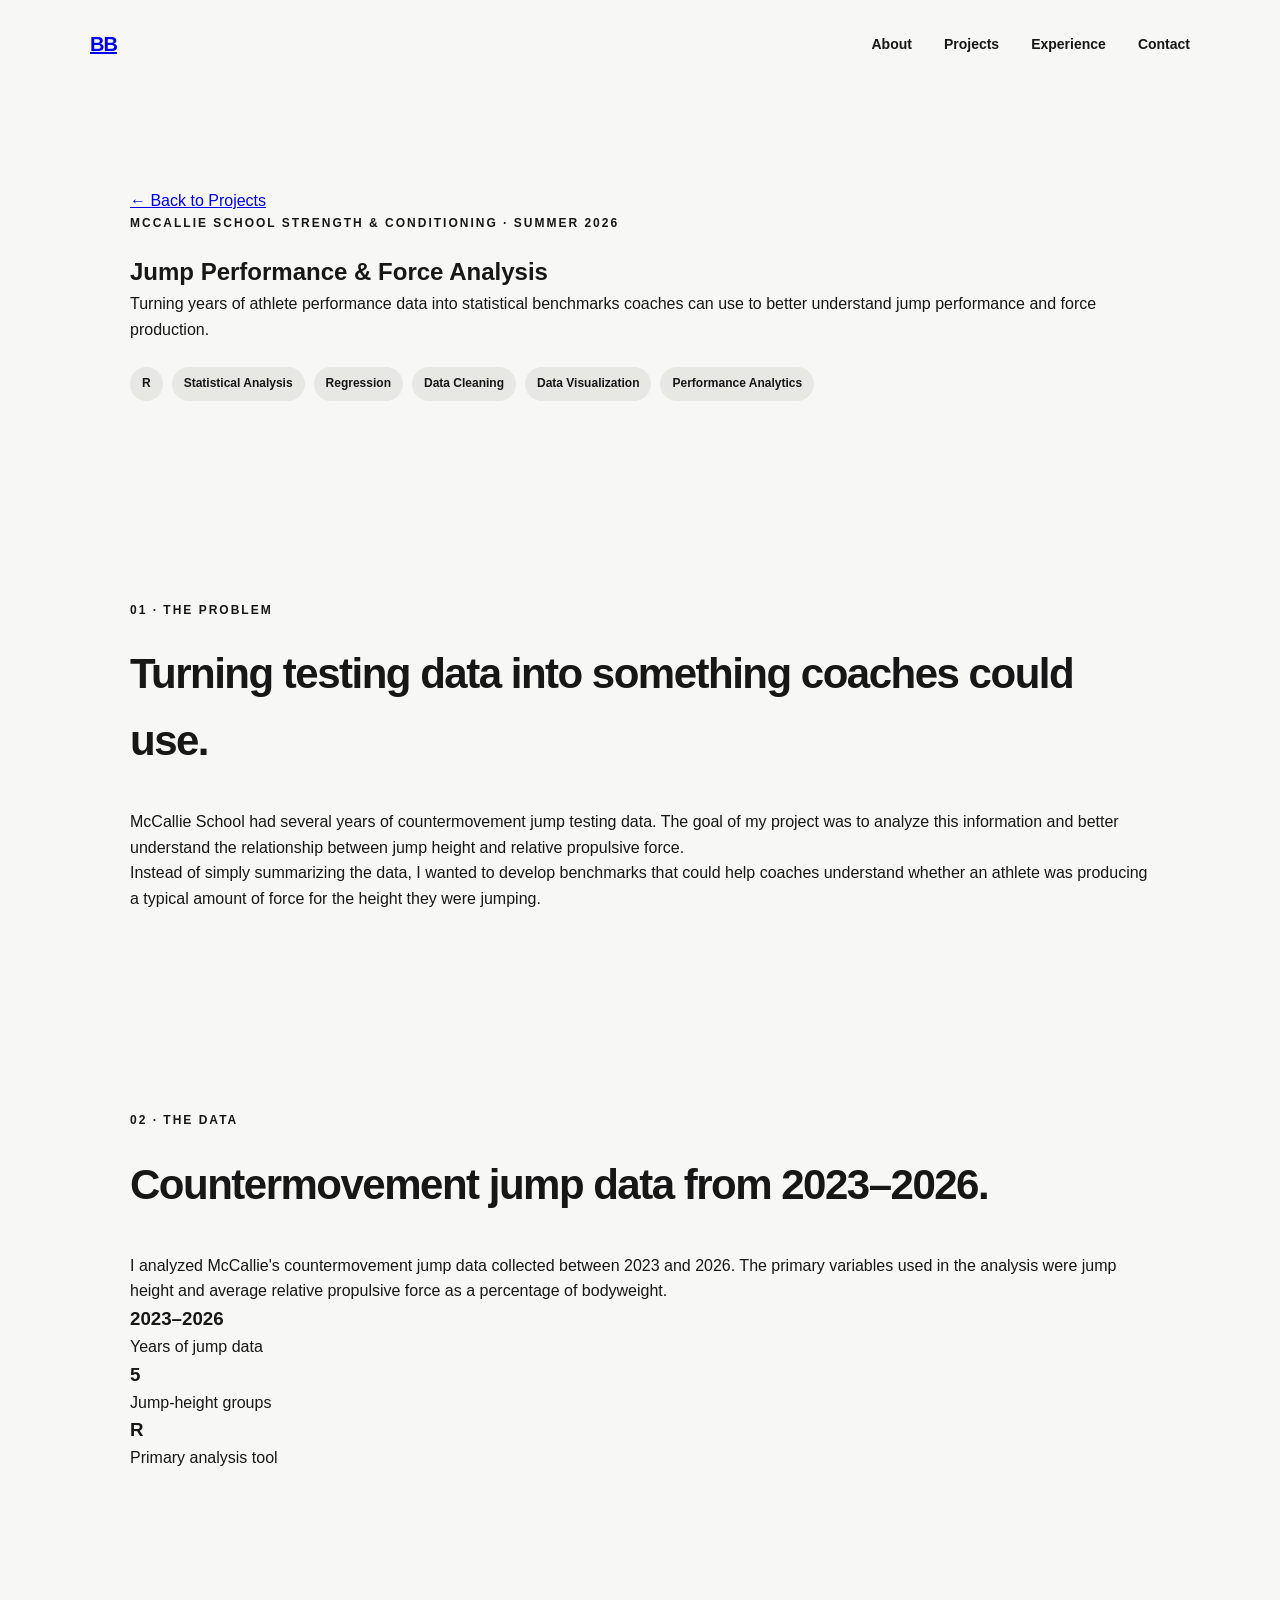
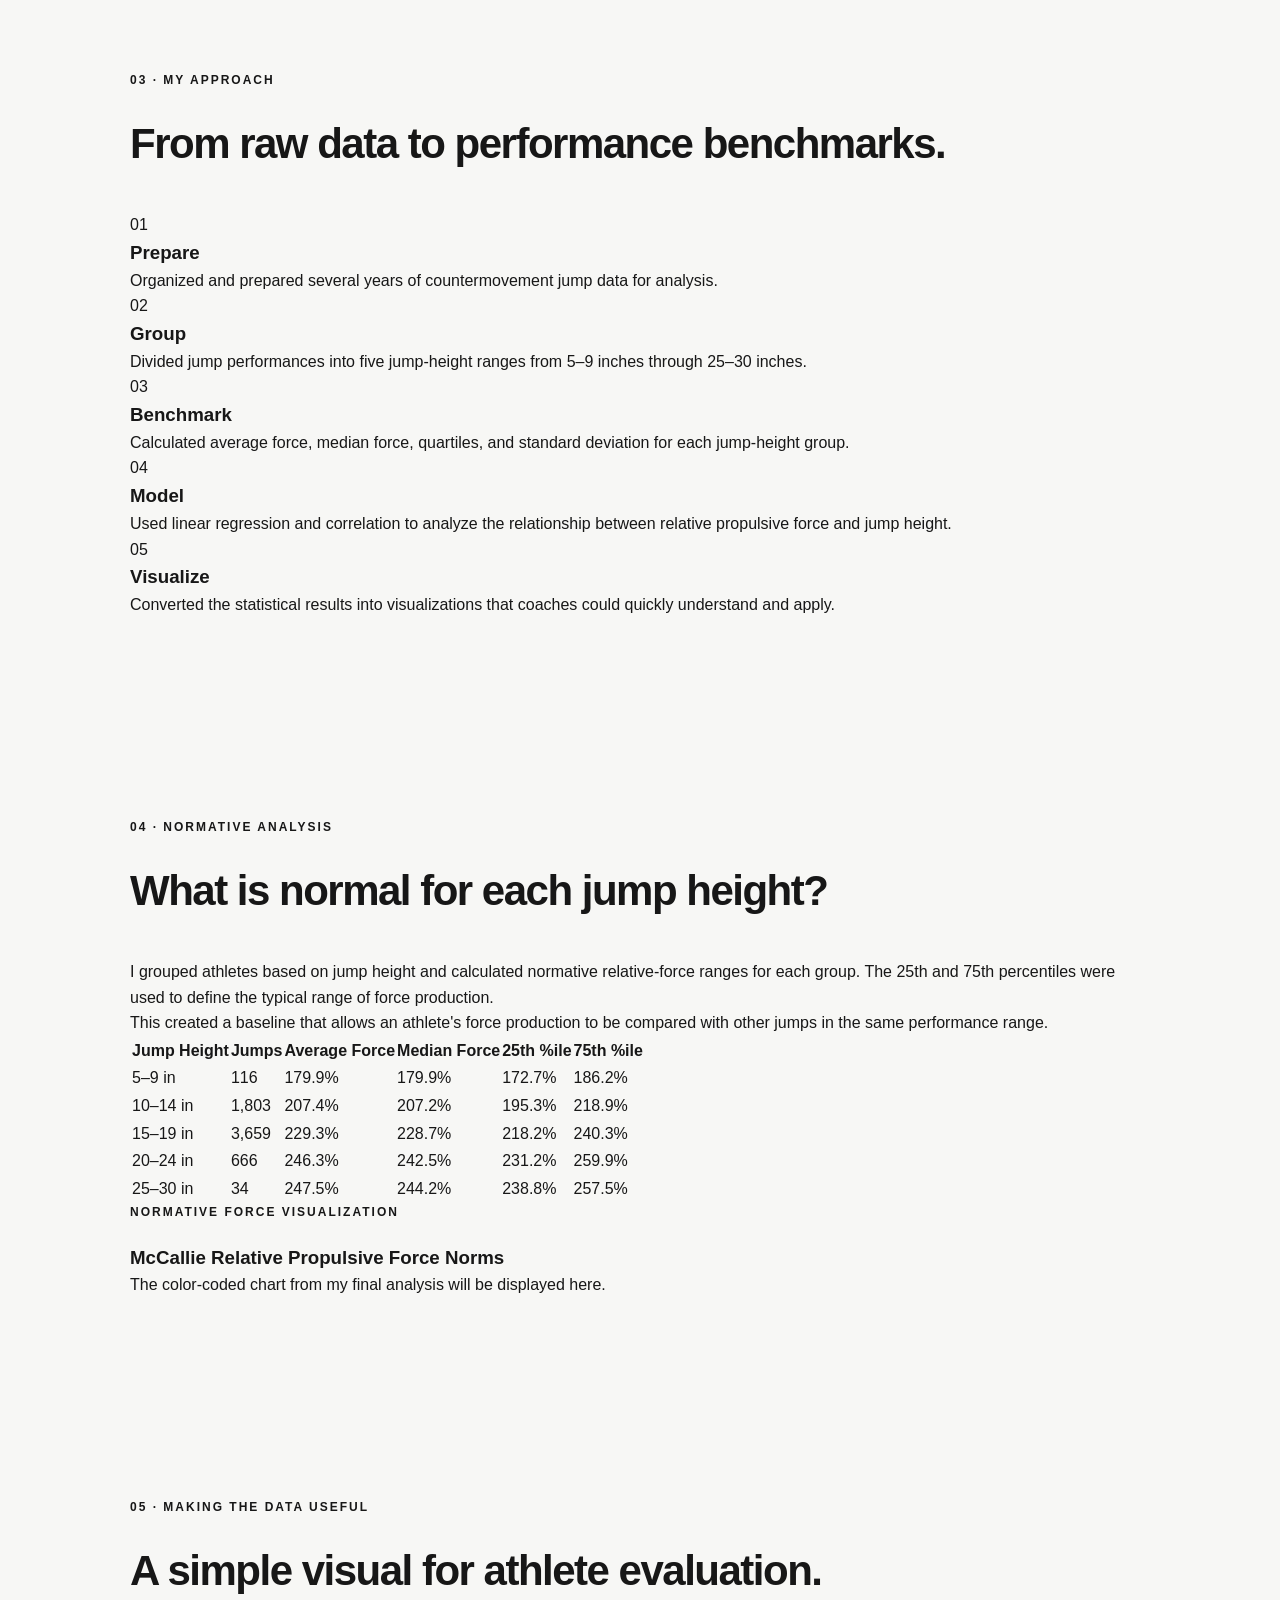
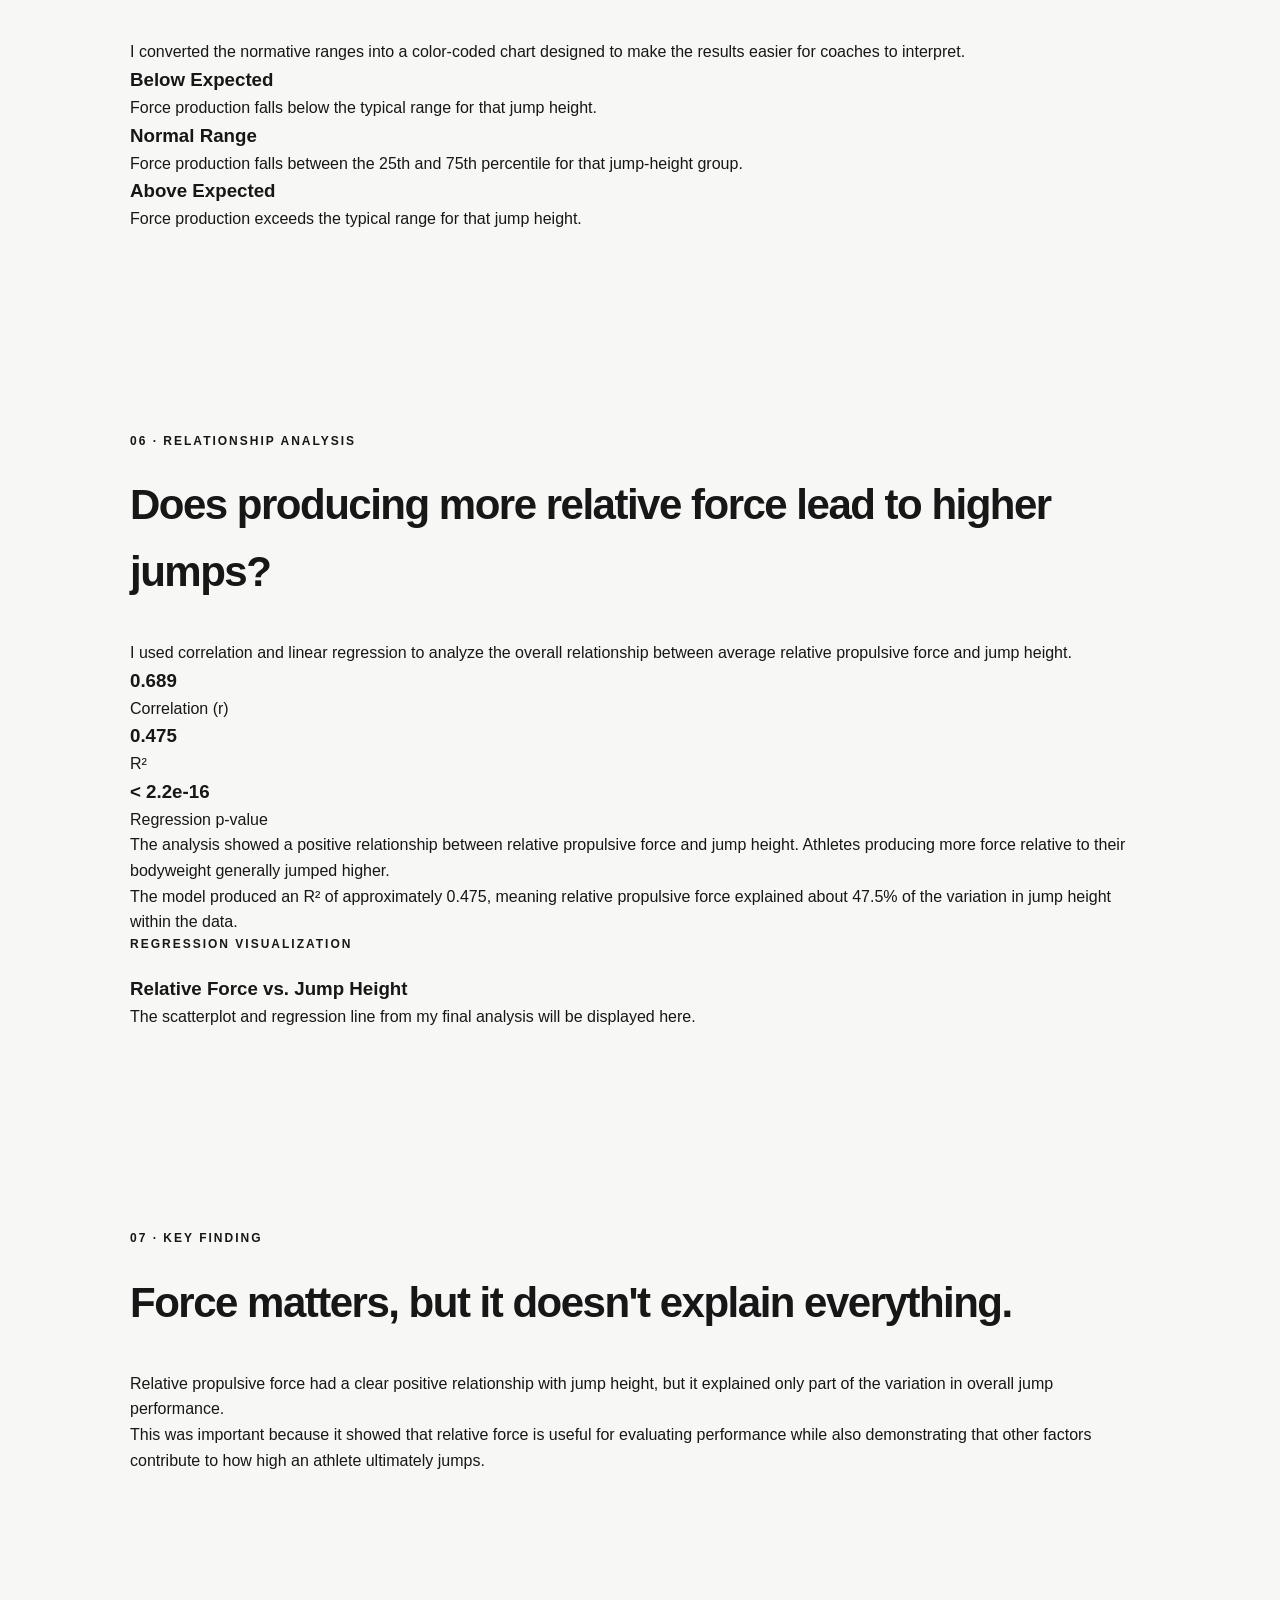
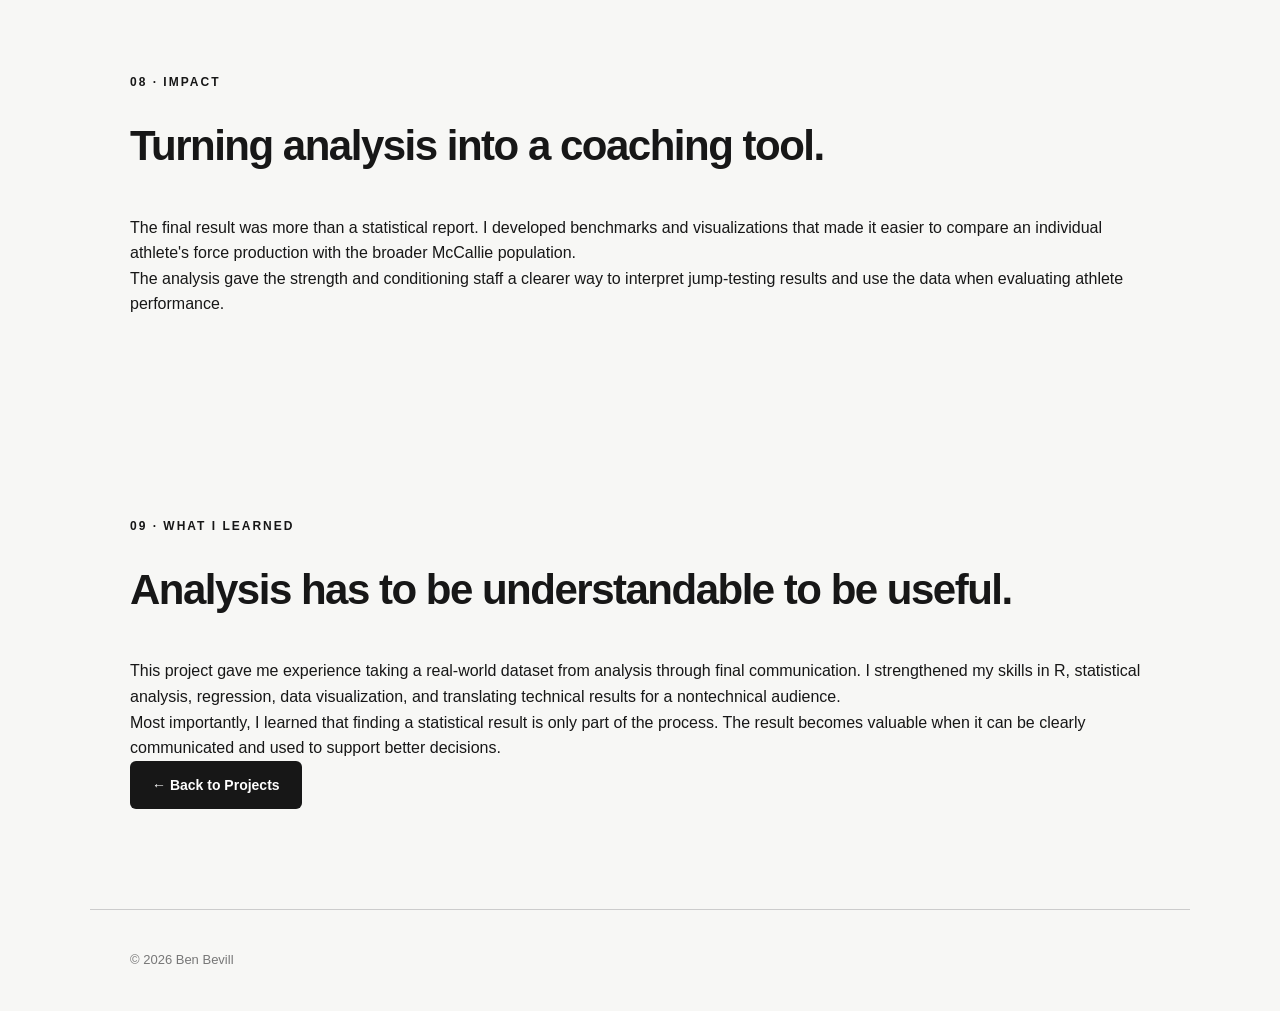
==== mccallie.html @ 949a0119 "Add McCallie School Jump Performance Analysis page This HTML file contains a detailed analysis of ju" ====
<!DOCTYPE html>
<html lang="en">

<head>
    <meta charset="UTF-8">
    <meta name="viewport" content="width=device-width, initial-scale=1.0">

    <title>Jump Performance & Force Analysis | Ben Bevill</title>

    <meta
        name="description"
        content="McCallie School Jump Performance and Relative Propulsive Force Analysis by Ben Bevill."
    >

    <link rel="stylesheet" href="style.css">
</head>

<body>

    <!-- NAVIGATION -->

    <nav>

        <a href="index.html" class="logo">BB</a>

        <div class="nav-links">
            <a href="index.html#about">About</a>
            <a href="index.html#projects">Projects</a>
            <a href="index.html#experience">Experience</a>
            <a href="index.html#contact">Contact</a>
        </div>

    </nav>


    <main>

        <!-- PROJECT HERO -->

        <section class="project-hero">

            <a href="index.html#projects" class="back-link">
                ← Back to Projects
            </a>

            <p class="eyebrow">
                MCCALLIE SCHOOL STRENGTH & CONDITIONING · SUMMER 2026
            </p>

            <h1>
                Jump Performance & Force Analysis
            </h1>

            <p class="project-intro">
                Turning years of athlete performance data into
                statistical benchmarks coaches can use to better
                understand jump performance and force production.
            </p>

            <div class="skills">
                <span>R</span>
                <span>Statistical Analysis</span>
                <span>Regression</span>
                <span>Data Cleaning</span>
                <span>Data Visualization</span>
                <span>Performance Analytics</span>
            </div>

        </section>



        <!-- THE PROBLEM -->

        <section class="case-section">

            <p class="section-label">
                01 · THE PROBLEM
            </p>

            <h2>
                Turning testing data into something coaches could use.
            </h2>

            <p>
                McCallie School had several years of countermovement
                jump testing data. The goal of my project was to analyze
                this information and better understand the relationship
                between jump height and relative propulsive force.
            </p>

            <p>
                Instead of simply summarizing the data, I wanted to
                develop benchmarks that could help coaches understand
                whether an athlete was producing a typical amount of
                force for the height they were jumping.
            </p>

        </section>



        <!-- THE DATA -->

        <section class="case-section">

            <p class="section-label">
                02 · THE DATA
            </p>

            <h2>
                Countermovement jump data from 2023–2026.
            </h2>

            <p>
                I analyzed McCallie's countermovement jump data collected
                between 2023 and 2026. The primary variables used in the
                analysis were jump height and average relative propulsive
                force as a percentage of bodyweight.
            </p>

            <div class="stat-grid">

                <div class="stat-card">
                    <h3>2023–2026</h3>
                    <p>Years of jump data</p>
                </div>

                <div class="stat-card">
                    <h3>5</h3>
                    <p>Jump-height groups</p>
                </div>

                <div class="stat-card">
                    <h3>R</h3>
                    <p>Primary analysis tool</p>
                </div>

            </div>

        </section>



        <!-- ANALYTICAL APPROACH -->

        <section class="case-section">

            <p class="section-label">
                03 · MY APPROACH
            </p>

            <h2>
                From raw data to performance benchmarks.
            </h2>

            <div class="process-grid">

                <div class="process-step">

                    <p>01</p>

                    <h3>Prepare</h3>

                    <span>
                        Organized and prepared several years of
                        countermovement jump data for analysis.
                    </span>

                </div>


                <div class="process-step">

                    <p>02</p>

                    <h3>Group</h3>

                    <span>
                        Divided jump performances into five jump-height
                        ranges from 5–9 inches through 25–30 inches.
                    </span>

                </div>


                <div class="process-step">

                    <p>03</p>

                    <h3>Benchmark</h3>

                    <span>
                        Calculated average force, median force,
                        quartiles, and standard deviation for each
                        jump-height group.
                    </span>

                </div>


                <div class="process-step">

                    <p>04</p>

                    <h3>Model</h3>

                    <span>
                        Used linear regression and correlation to
                        analyze the relationship between relative
                        propulsive force and jump height.
                    </span>

                </div>


                <div class="process-step">

                    <p>05</p>

                    <h3>Visualize</h3>

                    <span>
                        Converted the statistical results into
                        visualizations that coaches could quickly
                        understand and apply.
                    </span>

                </div>

            </div>

        </section>



        <!-- NORMATIVE ANALYSIS -->

        <section class="case-section">

            <p class="section-label">
                04 · NORMATIVE ANALYSIS
            </p>

            <h2>
                What is normal for each jump height?
            </h2>

            <p>
                I grouped athletes based on jump height and calculated
                normative relative-force ranges for each group. The
                25th and 75th percentiles were used to define the
                typical range of force production.
            </p>

            <p>
                This created a baseline that allows an athlete's force
                production to be compared with other jumps in the same
                performance range.
            </p>


            <!-- NORMATIVE TABLE -->

            <div class="table-wrapper">

                <table class="project-table">

                    <thead>

                        <tr>
                            <th>Jump Height</th>
                            <th>Jumps</th>
                            <th>Average Force</th>
                            <th>Median Force</th>
                            <th>25th %ile</th>
                            <th>75th %ile</th>
                        </tr>

                    </thead>

                    <tbody>

                        <tr>
                            <td>5–9 in</td>
                            <td>116</td>
                            <td>179.9%</td>
                            <td>179.9%</td>
                            <td>172.7%</td>
                            <td>186.2%</td>
                        </tr>

                        <tr>
                            <td>10–14 in</td>
                            <td>1,803</td>
                            <td>207.4%</td>
                            <td>207.2%</td>
                            <td>195.3%</td>
                            <td>218.9%</td>
                        </tr>

                        <tr>
                            <td>15–19 in</td>
                            <td>3,659</td>
                            <td>229.3%</td>
                            <td>228.7%</td>
                            <td>218.2%</td>
                            <td>240.3%</td>
                        </tr>

                        <tr>
                            <td>20–24 in</td>
                            <td>666</td>
                            <td>246.3%</td>
                            <td>242.5%</td>
                            <td>231.2%</td>
                            <td>259.9%</td>
                        </tr>

                        <tr>
                            <td>25–30 in</td>
                            <td>34</td>
                            <td>247.5%</td>
                            <td>244.2%</td>
                            <td>238.8%</td>
                            <td>257.5%</td>
                        </tr>

                    </tbody>

                </table>

            </div>


            <!-- CHART PLACEHOLDER -->

            <div class="visual-placeholder">

                <p class="section-label">
                    NORMATIVE FORCE VISUALIZATION
                </p>

                <h3>
                    McCallie Relative Propulsive Force Norms
                </h3>

                <p>
                    The color-coded chart from my final analysis
                    will be displayed here.
                </p>

            </div>

        </section>



        <!-- VISUALIZATION EXPLANATION -->

        <section class="case-section">

            <p class="section-label">
                05 · MAKING THE DATA USEFUL
            </p>

            <h2>
                A simple visual for athlete evaluation.
            </h2>

            <p>
                I converted the normative ranges into a color-coded
                chart designed to make the results easier for coaches
                to interpret.
            </p>

            <div class="legend-grid">

                <div class="legend-item">
                    <h3>Below Expected</h3>
                    <p>
                        Force production falls below the typical range
                        for that jump height.
                    </p>
                </div>

                <div class="legend-item">
                    <h3>Normal Range</h3>
                    <p>
                        Force production falls between the 25th and
                        75th percentile for that jump-height group.
                    </p>
                </div>

                <div class="legend-item">
                    <h3>Above Expected</h3>
                    <p>
                        Force production exceeds the typical range
                        for that jump height.
                    </p>
                </div>

            </div>

        </section>



        <!-- REGRESSION -->

        <section class="case-section">

            <p class="section-label">
                06 · RELATIONSHIP ANALYSIS
            </p>

            <h2>
                Does producing more relative force lead to higher jumps?
            </h2>

            <p>
                I used correlation and linear regression to analyze
                the overall relationship between average relative
                propulsive force and jump height.
            </p>


            <div class="stat-grid">

                <div class="stat-card">
                    <h3>0.689</h3>
                    <p>Correlation (r)</p>
                </div>

                <div class="stat-card">
                    <h3>0.475</h3>
                    <p>R²</p>
                </div>

                <div class="stat-card">
                    <h3>&lt; 2.2e-16</h3>
                    <p>Regression p-value</p>
                </div>

            </div>


            <p>
                The analysis showed a positive relationship between
                relative propulsive force and jump height. Athletes
                producing more force relative to their bodyweight
                generally jumped higher.
            </p>

            <p>
                The model produced an R² of approximately 0.475,
                meaning relative propulsive force explained about
                47.5% of the variation in jump height within the data.
            </p>


            <!-- SCATTERPLOT PLACEHOLDER -->

            <div class="visual-placeholder">

                <p class="section-label">
                    REGRESSION VISUALIZATION
                </p>

                <h3>
                    Relative Force vs. Jump Height
                </h3>

                <p>
                    The scatterplot and regression line from my
                    final analysis will be displayed here.
                </p>

            </div>

        </section>



        <!-- KEY FINDING -->

        <section class="case-section">

            <p class="section-label">
                07 · KEY FINDING
            </p>

            <h2>
                Force matters, but it doesn't explain everything.
            </h2>

            <p class="large-takeaway">
                Relative propulsive force had a clear positive
                relationship with jump height, but it explained
                only part of the variation in overall jump performance.
            </p>

            <p>
                This was important because it showed that relative
                force is useful for evaluating performance while also
                demonstrating that other factors contribute to how
                high an athlete ultimately jumps.
            </p>

        </section>



        <!-- IMPACT -->

        <section class="case-section">

            <p class="section-label">
                08 · IMPACT
            </p>

            <h2>
                Turning analysis into a coaching tool.
            </h2>

            <p>
                The final result was more than a statistical report.
                I developed benchmarks and visualizations that made it
                easier to compare an individual athlete's force
                production with the broader McCallie population.
            </p>

            <p>
                The analysis gave the strength and conditioning staff
                a clearer way to interpret jump-testing results and
                use the data when evaluating athlete performance.
            </p>

        </section>



        <!-- TAKEAWAY -->

        <section class="case-section final-section">

            <p class="section-label">
                09 · WHAT I LEARNED
            </p>

            <h2>
                Analysis has to be understandable to be useful.
            </h2>

            <p>
                This project gave me experience taking a real-world
                dataset from analysis through final communication.
                I strengthened my skills in R, statistical analysis,
                regression, data visualization, and translating
                technical results for a nontechnical audience.
            </p>

            <p>
                Most importantly, I learned that finding a statistical
                result is only part of the process. The result becomes
                valuable when it can be clearly communicated and used
                to support better decisions.
            </p>


            <a
                href="index.html#projects"
                class="primary-button"
            >
                ← Back to Projects
            </a>

        </section>

    </main>


    <footer>

        <p>
            © 2026 Ben Bevill
        </p>

    </footer>


</body>

</html>
---- style.css ----
/* ---------- BASE ---------- */

* {
    margin: 0;
    padding: 0;
    box-sizing: border-box;
}

html {
    scroll-behavior: smooth;
}

body {
    font-family: Arial, Helvetica, sans-serif;
    background: #f7f7f5;
    color: #171717;
    line-height: 1.6;
}

main {
    max-width: 1100px;
    margin: 0 auto;
    padding: 0 40px;
}

section {
    padding: 100px 0;
}


/* ---------- NAVIGATION ---------- */

nav {
    max-width: 1180px;
    margin: 0 auto;
    padding: 28px 40px;

    display: flex;
    justify-content: space-between;
    align-items: center;
}

.logo {
    font-size: 20px;
    font-weight: 800;
    letter-spacing: -1px;
}

.nav-links {
    display: flex;
    gap: 32px;
}

.nav-links a {
    color: #171717;
    text-decoration: none;
    font-size: 14px;
    font-weight: 600;
}

.nav-links a:hover {
    opacity: 0.55;
}


/* ---------- HERO ---------- */

.hero {
    min-height: 78vh;
    display: flex;
    flex-direction: column;
    justify-content: center;
    max-width: 850px;
}

.eyebrow,
.section-label {
    font-size: 12px;
    font-weight: 700;
    letter-spacing: 2px;
    margin-bottom: 20px;
}

.hero h1 {
    font-size: clamp(52px, 8vw, 92px);
    line-height: 0.98;
    letter-spacing: -4px;
    margin-bottom: 30px;
}

.hero-text {
    max-width: 650px;
    font-size: 24px;
    line-height: 1.45;
    color: #555;
}

.hero-buttons {
    display: flex;
    gap: 14px;
    margin-top: 38px;
}

.primary-button,
.secondary-button {
    display: inline-block;
    padding: 13px 22px;
    border-radius: 6px;
    text-decoration: none;
    font-weight: 700;
    font-size: 14px;
}

.primary-button {
    background: #171717;
    color: white;
}

.secondary-button {
    border: 1px solid #bbb;
    color: #171717;
}

.primary-button:hover,
.secondary-button:hover {
    transform: translateY(-2px);
}


/* ---------- SECTION HEADINGS ---------- */

section h2 {
    font-size: 42px;
    letter-spacing: -1.5px;
    margin-bottom: 35px;
}

#about {
    max-width: 760px;
}

#about > p:not(.section-label) {
    font-size: 19px;
    color: #444;
    margin-bottom: 20px;
}


/* ---------- PROJECTS ---------- */

.project-card {
    padding: 45px 0;
    border-top: 1px solid #ccc;
}

.project-card:last-child {
    border-bottom: 1px solid #ccc;
}

.project-number {
    font-size: 12px;
    font-weight: bold;
    margin-bottom: 14px;
    color: #777;
}

.project-card h3 {
    font-size: 29px;
    margin-bottom: 4px;
}

.project-company {
    color: #666;
    margin-bottom: 20px;
}

.project-card > p:not(.project-number):not(.project-company) {
    max-width: 760px;
    font-size: 17px;
    color: #444;
}

.skills {
    display: flex;
    flex-wrap: wrap;
    gap: 9px;
    margin-top: 25px;
}

.skills span {
    background: #e7e7e3;
    padding: 7px 12px;
    border-radius: 20px;
    font-size: 12px;
    font-weight: 600;
}


/* ---------- EXPERIENCE ---------- */

.experience-item {
    border-top: 1px solid #ccc;
    padding: 30px 0;
}

.experience-item:last-child {
    border-bottom: 1px solid #ccc;
}

.experience-item h3 {
    font-size: 21px;
    margin-bottom: 3px;
}

.experience-item p:nth-child(2) {
    color: #777;
    font-size: 14px;
    margin-bottom: 10px;
}

.experience-item p:last-child {
    max-width: 700px;
    color: #444;
}


/* ---------- CONTACT ---------- */

#contact {
    max-width: 760px;
}

#contact > p:not(.section-label) {
    font-size: 19px;
    color: #444;
}

.contact-links {
    margin-top: 30px;
    display: flex;
    gap: 15px;
}

.contact-links a {
    background: #171717;
    color: white;
    padding: 12px 20px;
    border-radius: 6px;
    text-decoration: none;
    font-weight: 700;
}


/* ---------- FOOTER ---------- */

footer {
    max-width: 1100px;
    margin: 0 auto;
    padding: 40px;
    border-top: 1px solid #ccc;
    font-size: 13px;
    color: #777;
}


/* ---------- MOBILE ---------- */

@media (max-width: 700px) {

    main {
        padding: 0 22px;
    }

    nav {
        padding: 22px;
    }

    .nav-links {
        gap: 15px;
    }

    .nav-links a {
        font-size: 12px;
    }

    section {
        padding: 70px 0;
    }

    .hero {
        min-height: 75vh;
    }

    .hero h1 {
        letter-spacing: -2px;
    }

    .hero-text {
        font-size: 19px;
    }

    section h2 {
        font-size: 34px;
    }

    .hero-buttons {
        flex-direction: column;
        align-items: flex-start;
    }
}


/* ---------- PROJECT LINKS ---------- */

.project-link {
    display: inline-block;
    margin-top: 25px;
    color: #171717;
    text-decoration: none;
    font-size: 14px;
    font-weight: 700;
    border-bottom: 1px solid #171717;
    padding-bottom: 3px;
    transition: 0.2s ease;
}

.project-link:hover {
    opacity: 0.55;
    transform: translateX(3px);
}
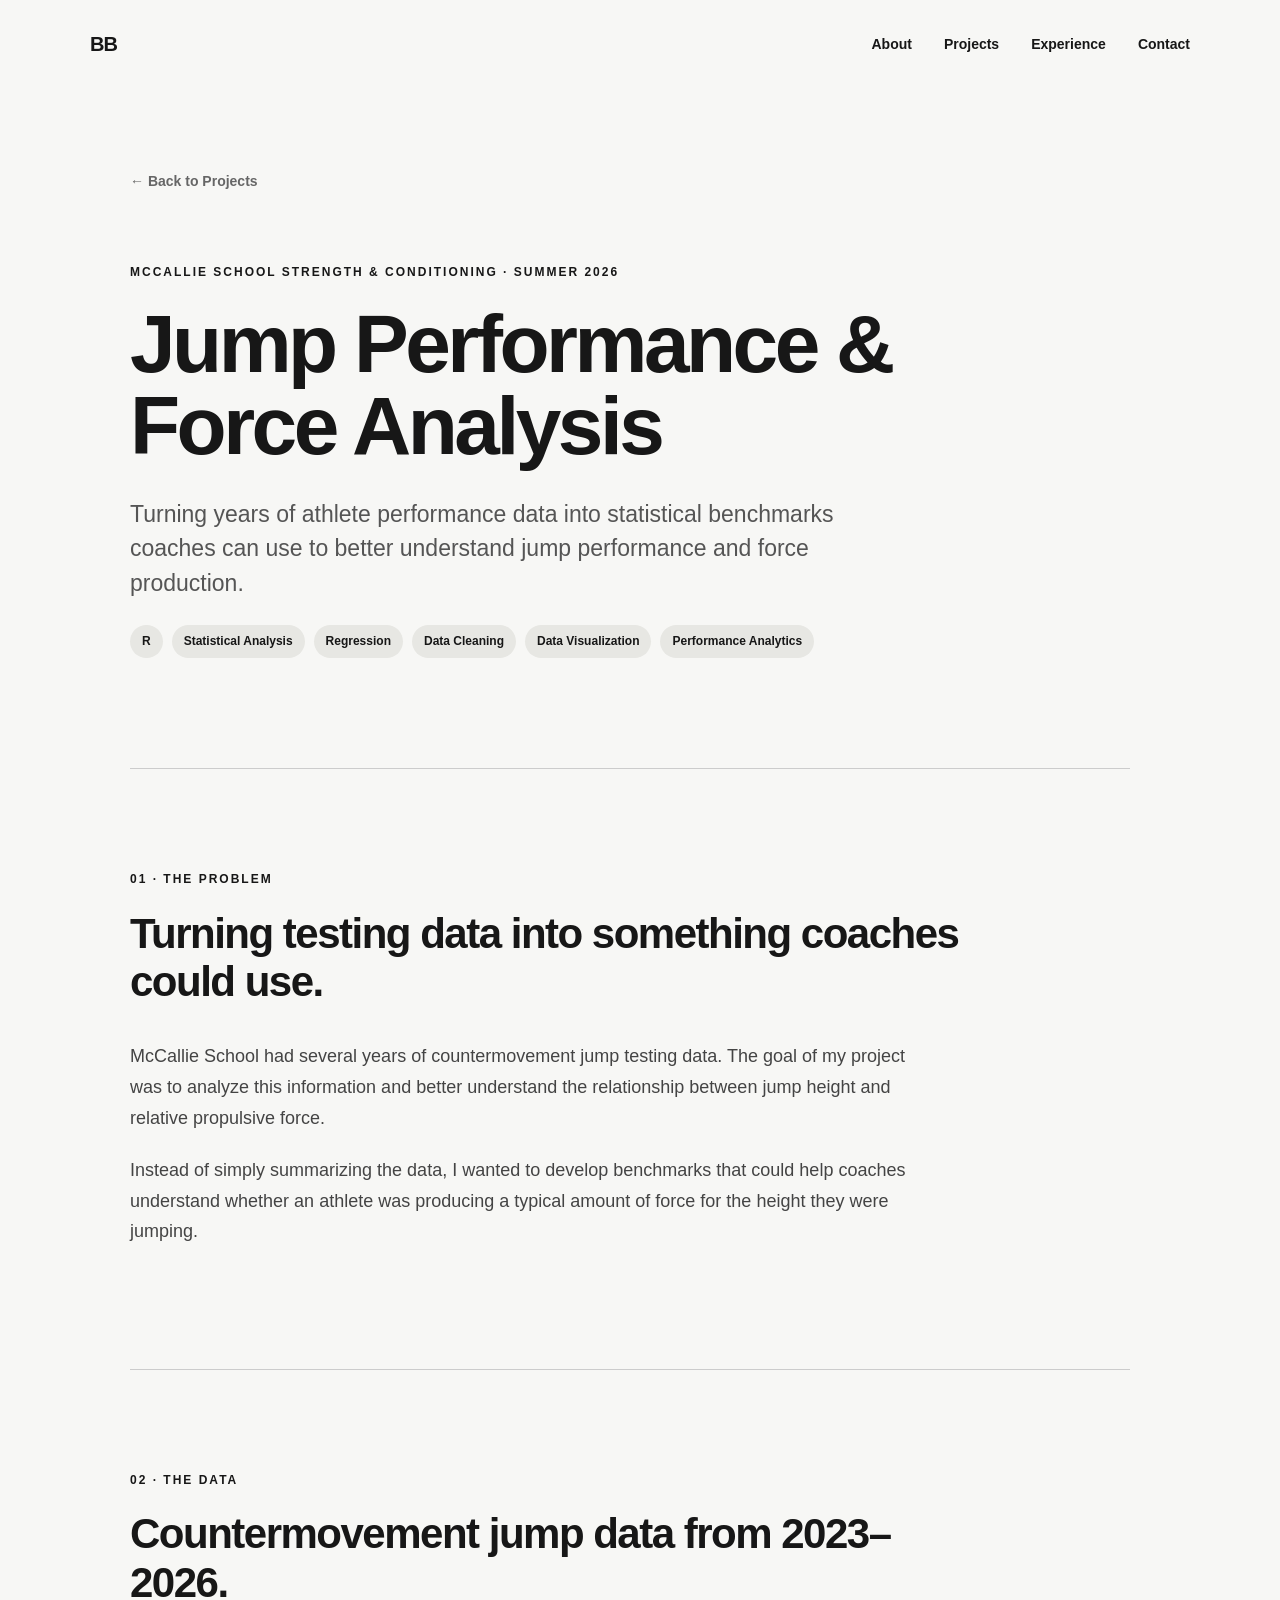
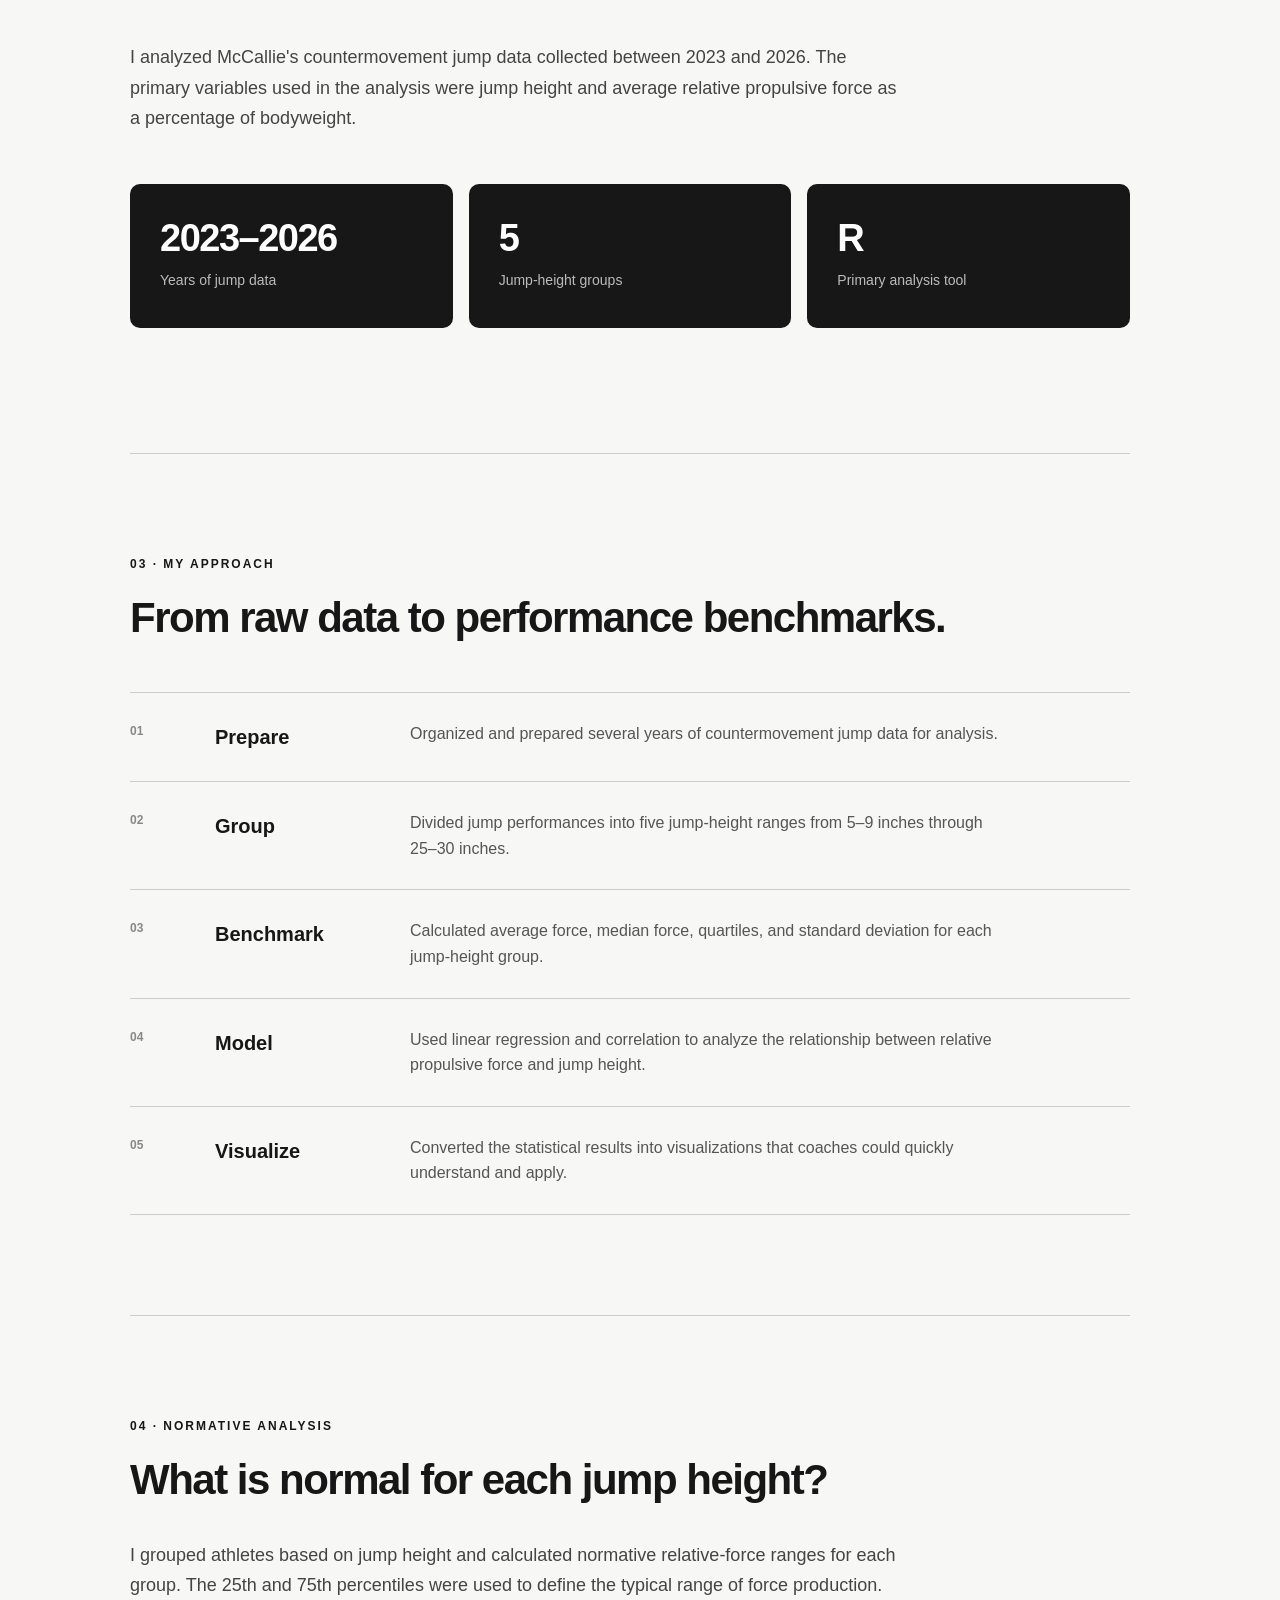
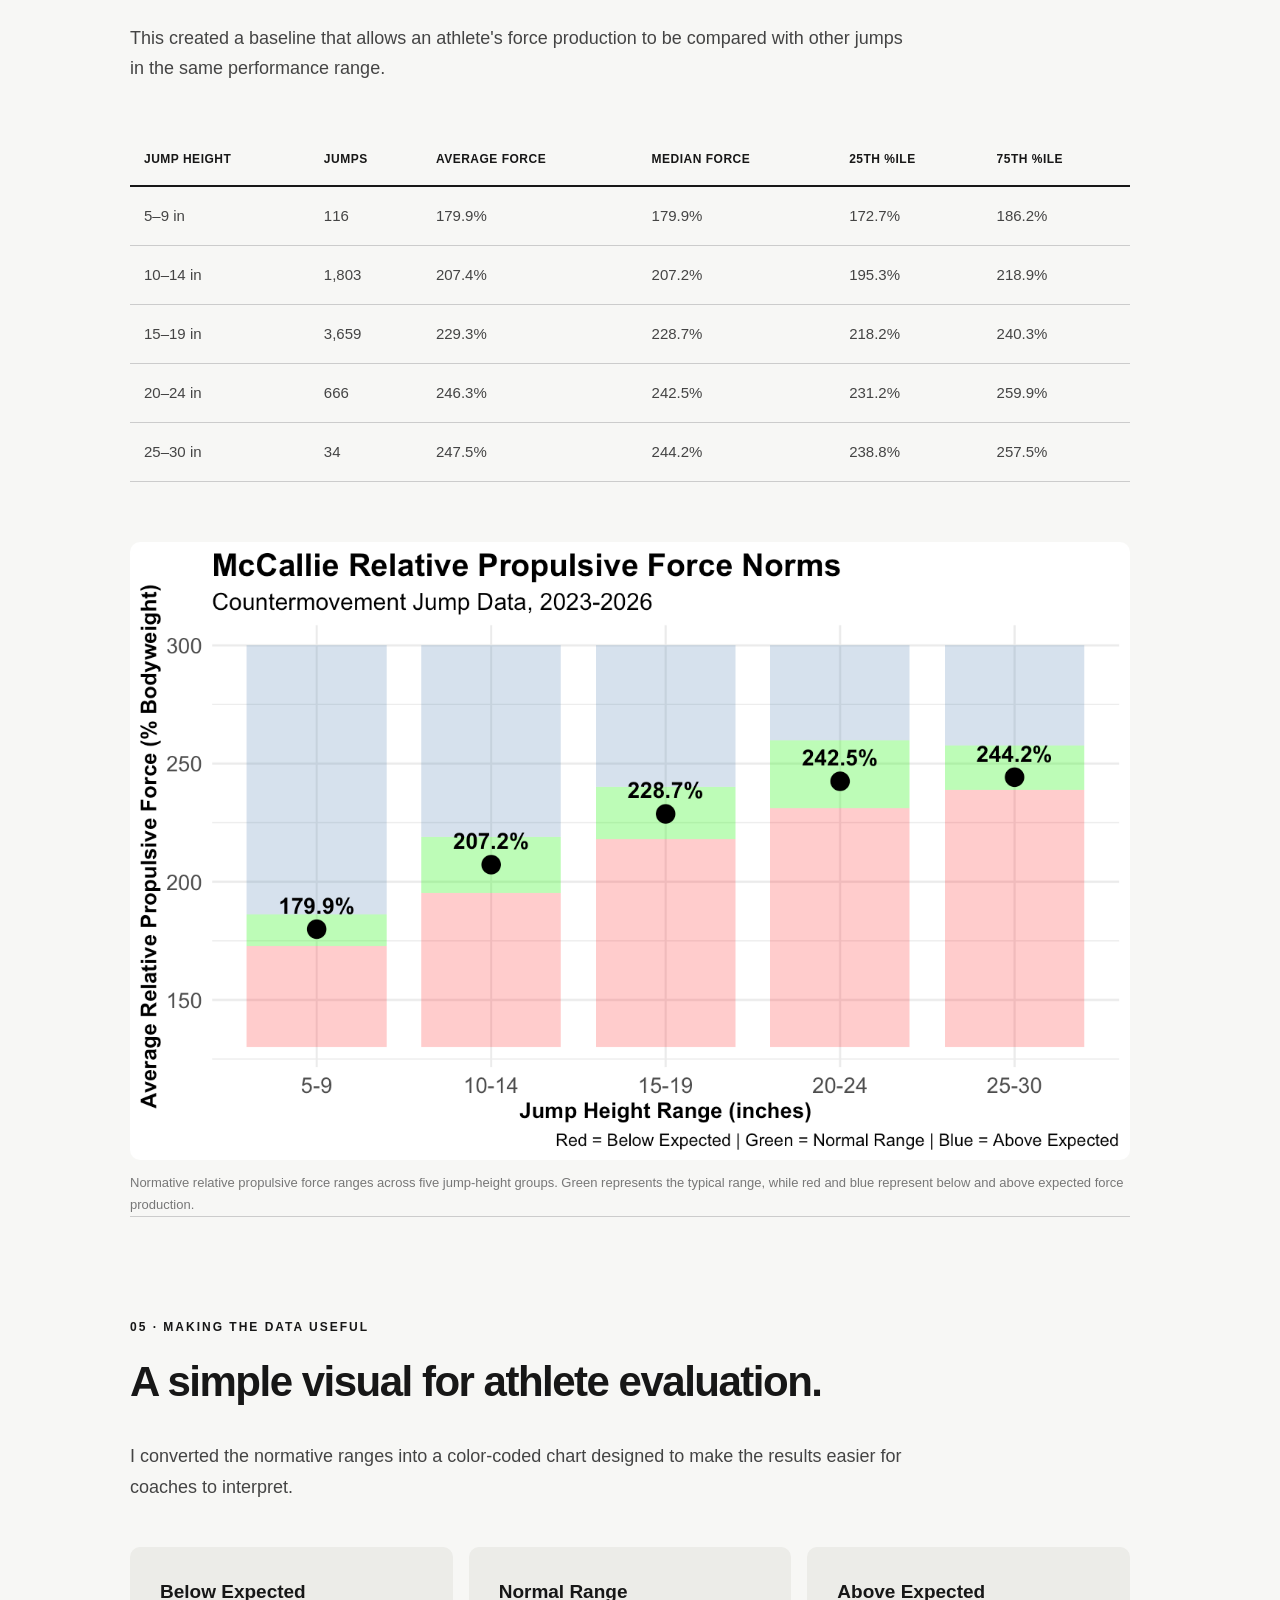
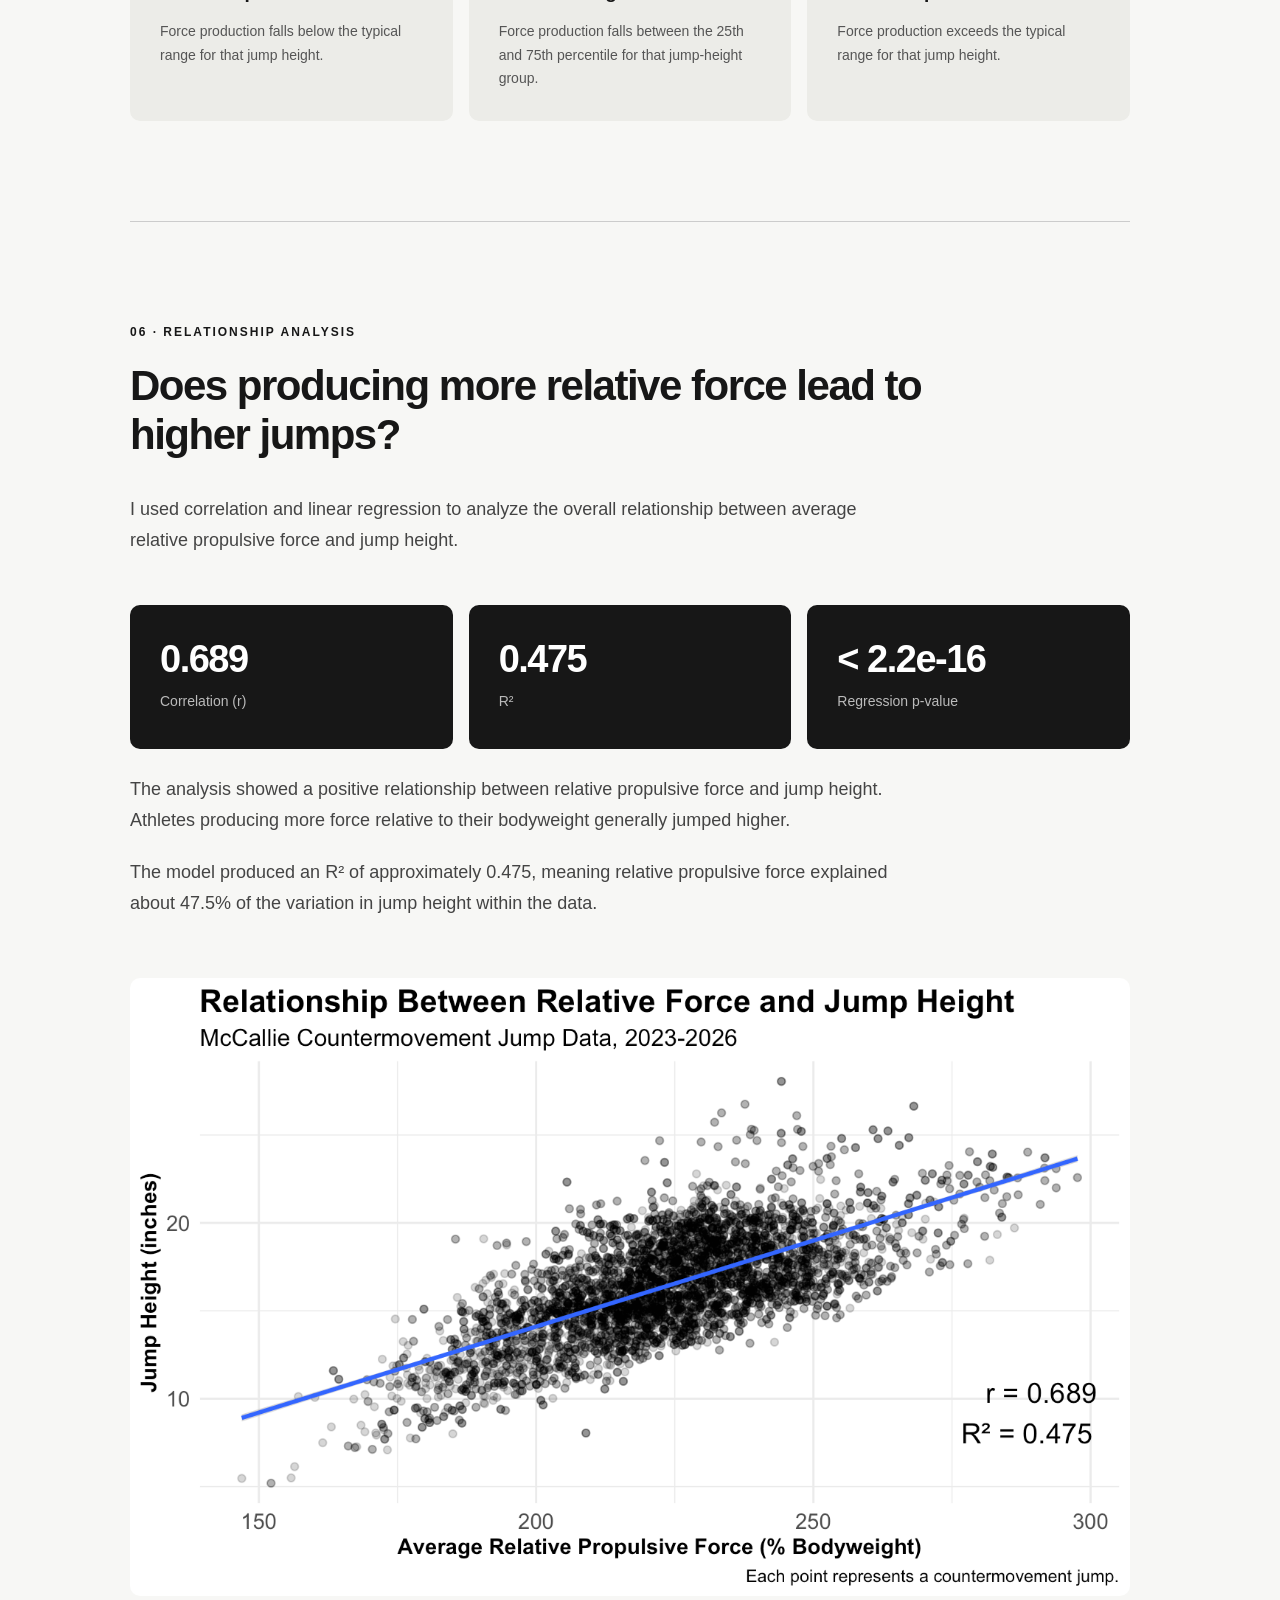
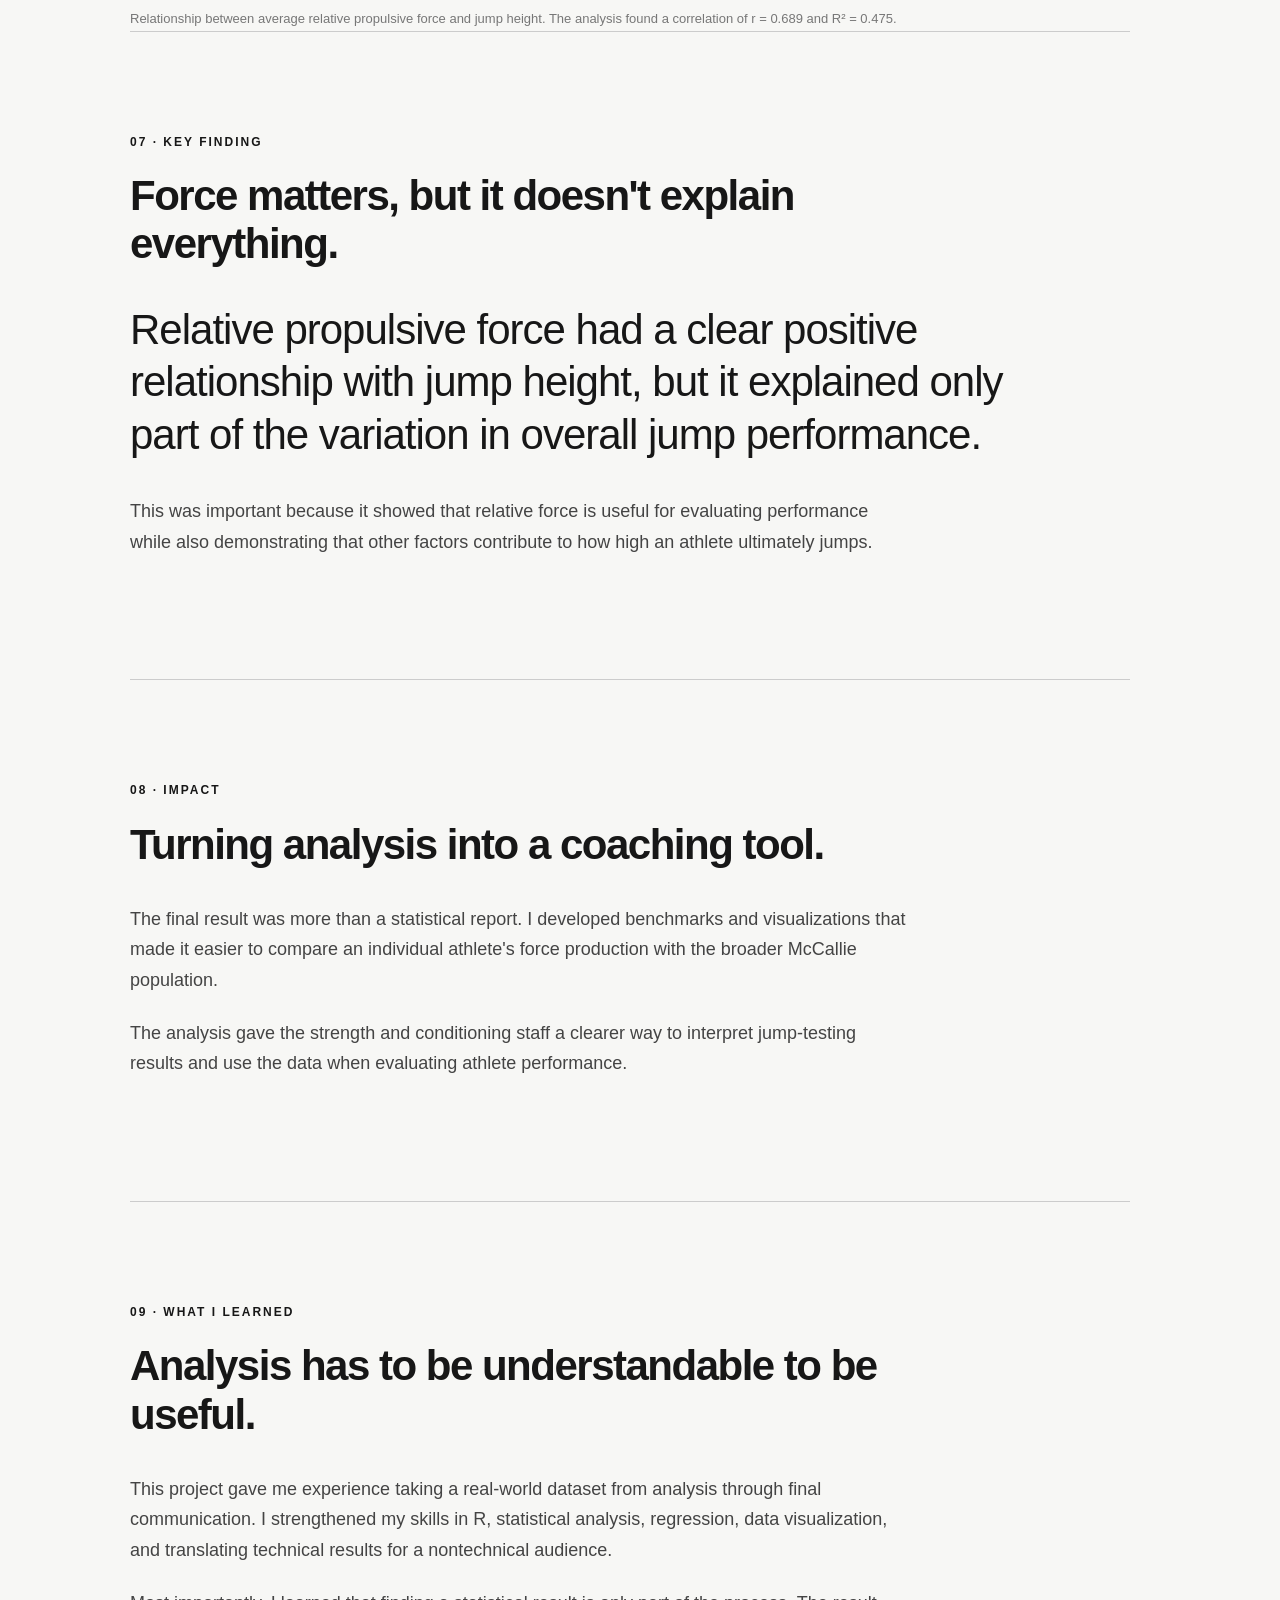
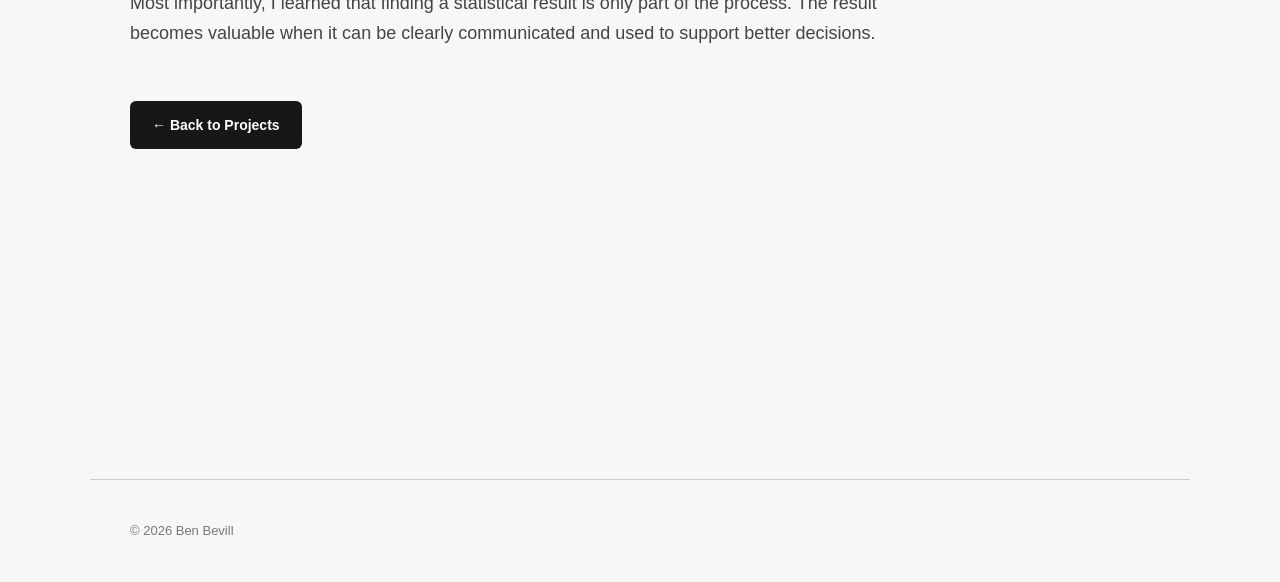
==== commit 3842c375: "Replace chart placeholders with actual images and captions Updated visual placeholders with images a" ====
--- a/mccallie.html
+++ b/mccallie.html
@@ -333,28 +333,25 @@
             </div>
 
 
-            <!-- CHART PLACEHOLDER -->
-
-            <div class="visual-placeholder">
-
-                <p class="section-label">
-                    NORMATIVE FORCE VISUALIZATION
+            <!--  PLACEHOLDER -->
+
+            <div class="project-visual-container">
+
+                <img
+                    src="images/RelativeForceNorms.png"
+                    alt="McCallie Relative Propulsive Force Norms by jump height"
+                    class="project-visual"
+                >
+            
+                <p class="visual-caption">
+                    Normative relative propulsive force ranges across five
+                    jump-height groups. Green represents the typical range,
+                    while red and blue represent below and above expected
+                    force production.
                 </p>
-
-                <h3>
-                    McCallie Relative Propulsive Force Norms
-                </h3>
-
-                <p>
-                    The color-coded chart from my final analysis
-                    will be displayed here.
-                </p>
-
-            </div>
-
-        </section>
-
-
+            
+            </div>
+    
 
         <!-- VISUALIZATION EXPLANATION -->
 
@@ -461,25 +458,21 @@
 
             <!-- SCATTERPLOT PLACEHOLDER -->
 
-            <div class="visual-placeholder">
-
-                <p class="section-label">
-                    REGRESSION VISUALIZATION
-                </p>
-
-                <h3>
-                    Relative Force vs. Jump Height
-                </h3>
-
-                <p>
-                    The scatterplot and regression line from my
-                    final analysis will be displayed here.
-                </p>
-
-            </div>
-
-        </section>
-
+          <div class="project-visual-container">
+
+            <img
+                src="images/RelativeForce_JumpHeight.png"
+                alt="Relationship between relative propulsive force and jump height"
+                class="project-visual"
+            >
+        
+            <p class="visual-caption">
+                Relationship between average relative propulsive force
+                and jump height. The analysis found a correlation of
+                r = 0.689 and R² = 0.475.
+            </p>
+        
+        </div>
 
 
         <!-- KEY FINDING -->
--- a/style.css
+++ b/style.css
@@ -1,3 +1,8 @@
+/* =========================================================
+   BEN BEVILL PORTFOLIO
+   ========================================================= */
+
+
 /* ---------- BASE ---------- */
 
 * {
@@ -27,6 +32,10 @@
     padding: 100px 0;
 }
 
+p {
+    line-height: 1.7;
+}
+
 
 /* ---------- NAVIGATION ---------- */
 
@@ -41,6 +50,8 @@
 }
 
 .logo {
+    color: #171717;
+    text-decoration: none;
     font-size: 20px;
     font-weight: 800;
     letter-spacing: -1px;
@@ -56,6 +67,7 @@
     text-decoration: none;
     font-size: 14px;
     font-weight: 600;
+    transition: 0.2s ease;
 }
 
 .nav-links a:hover {
@@ -78,6 +90,7 @@
     font-size: 12px;
     font-weight: 700;
     letter-spacing: 2px;
+    text-transform: uppercase;
     margin-bottom: 20px;
 }
 
@@ -100,6 +113,9 @@
     gap: 14px;
     margin-top: 38px;
 }
+
+
+/* ---------- BUTTONS ---------- */
 
 .primary-button,
 .secondary-button {
@@ -109,6 +125,7 @@
     text-decoration: none;
     font-weight: 700;
     font-size: 14px;
+    transition: 0.2s ease;
 }
 
 .primary-button {
@@ -127,10 +144,11 @@
 }
 
 
-/* ---------- SECTION HEADINGS ---------- */
+/* ---------- GENERAL SECTION HEADINGS ---------- */
 
 section h2 {
     font-size: 42px;
+    line-height: 1.15;
     letter-spacing: -1.5px;
     margin-bottom: 35px;
 }
@@ -146,7 +164,9 @@
 }
 
 
-/* ---------- PROJECTS ---------- */
+/* =========================================================
+   HOMEPAGE PROJECTS
+   ========================================================= */
 
 .project-card {
     padding: 45px 0;
@@ -166,6 +186,7 @@
 
 .project-card h3 {
     font-size: 29px;
+    line-height: 1.25;
     margin-bottom: 4px;
 }
 
@@ -179,6 +200,9 @@
     font-size: 17px;
     color: #444;
 }
+
+
+/* ---------- SKILL TAGS ---------- */
 
 .skills {
     display: flex;
@@ -196,7 +220,29 @@
 }
 
 
-/* ---------- EXPERIENCE ---------- */
+/* ---------- PROJECT LINKS ---------- */
+
+.project-link {
+    display: inline-block;
+    margin-top: 27px;
+    color: #171717;
+    text-decoration: none;
+    font-size: 14px;
+    font-weight: 700;
+    border-bottom: 1px solid #171717;
+    padding-bottom: 3px;
+    transition: 0.2s ease;
+}
+
+.project-link:hover {
+    opacity: 0.55;
+    transform: translateX(4px);
+}
+
+
+/* =========================================================
+   EXPERIENCE
+   ========================================================= */
 
 .experience-item {
     border-top: 1px solid #ccc;
@@ -224,7 +270,9 @@
 }
 
 
-/* ---------- CONTACT ---------- */
+/* =========================================================
+   CONTACT
+   ========================================================= */
 
 #contact {
     max-width: 760px;
@@ -238,6 +286,7 @@
 .contact-links {
     margin-top: 30px;
     display: flex;
+    flex-wrap: wrap;
     gap: 15px;
 }
 
@@ -248,10 +297,279 @@
     border-radius: 6px;
     text-decoration: none;
     font-weight: 700;
-}
-
-
-/* ---------- FOOTER ---------- */
+    transition: 0.2s ease;
+}
+
+.contact-links a:hover {
+    transform: translateY(-2px);
+}
+
+
+/* =========================================================
+   MCCALLIE PROJECT PAGE
+   ========================================================= */
+
+
+/* ---------- PROJECT HERO ---------- */
+
+.project-hero {
+    padding-top: 80px;
+    padding-bottom: 110px;
+    max-width: 950px;
+}
+
+.back-link {
+    display: inline-block;
+    color: #666;
+    text-decoration: none;
+    font-size: 14px;
+    font-weight: 600;
+    margin-bottom: 70px;
+    transition: 0.2s ease;
+}
+
+.back-link:hover {
+    color: #171717;
+    transform: translateX(-3px);
+}
+
+.project-hero h1 {
+    font-size: clamp(48px, 7vw, 82px);
+    line-height: 1;
+    letter-spacing: -3.5px;
+    max-width: 950px;
+    margin-bottom: 30px;
+}
+
+.project-intro {
+    max-width: 780px;
+    font-size: 23px;
+    line-height: 1.5;
+    color: #555;
+}
+
+
+/* ---------- CASE STUDY SECTIONS ---------- */
+
+.case-section {
+    border-top: 1px solid #ccc;
+    max-width: 1000px;
+}
+
+.case-section > p:not(.section-label):not(.large-takeaway) {
+    max-width: 780px;
+    font-size: 18px;
+    color: #444;
+    margin-bottom: 22px;
+}
+
+.case-section h2 {
+    max-width: 850px;
+}
+
+.final-section {
+    padding-bottom: 130px;
+}
+
+.final-section .primary-button {
+    margin-top: 30px;
+}
+
+
+/* =========================================================
+   STAT CARDS
+   ========================================================= */
+
+.stat-grid {
+    display: grid;
+    grid-template-columns: repeat(3, 1fr);
+    gap: 16px;
+    margin-top: 50px;
+    margin-bottom: 25px;
+}
+
+.stat-card {
+    background: #171717;
+    color: white;
+    padding: 35px 30px;
+    border-radius: 10px;
+}
+
+.stat-card h3 {
+    font-size: 38px;
+    line-height: 1;
+    letter-spacing: -1.5px;
+    margin-bottom: 12px;
+}
+
+.stat-card p {
+    color: #bbb;
+    font-size: 14px;
+}
+
+
+/* =========================================================
+   PROCESS
+   ========================================================= */
+
+.process-grid {
+    margin-top: 50px;
+    border-top: 1px solid #ccc;
+}
+
+.process-step {
+    display: grid;
+    grid-template-columns: 60px 170px 1fr;
+    gap: 25px;
+    align-items: start;
+
+    padding: 28px 0;
+    border-bottom: 1px solid #ccc;
+}
+
+.process-step > p {
+    font-size: 12px;
+    font-weight: 700;
+    color: #888;
+}
+
+.process-step h3 {
+    font-size: 20px;
+}
+
+.process-step span {
+    max-width: 600px;
+    color: #555;
+    font-size: 16px;
+    line-height: 1.6;
+}
+
+
+/* =========================================================
+   DATA TABLE
+   ========================================================= */
+
+.table-wrapper {
+    width: 100%;
+    overflow-x: auto;
+    margin-top: 50px;
+    margin-bottom: 55px;
+}
+
+.project-table {
+    width: 100%;
+    border-collapse: collapse;
+    min-width: 750px;
+}
+
+.project-table th {
+    text-align: left;
+    font-size: 12px;
+    text-transform: uppercase;
+    letter-spacing: 0.5px;
+    padding: 16px 14px;
+    border-bottom: 2px solid #171717;
+}
+
+.project-table td {
+    padding: 17px 14px;
+    border-bottom: 1px solid #ccc;
+    color: #444;
+    font-size: 15px;
+}
+
+.project-table tbody tr:hover {
+    background: #eeeeea;
+}
+
+
+/* =========================================================
+   VISUALIZATION AREAS
+   ========================================================= */
+
+.visual-placeholder {
+    margin-top: 60px;
+    padding: 60px;
+    background: #ecece8;
+    border-radius: 10px;
+}
+
+.visual-placeholder .section-label {
+    margin-bottom: 14px;
+}
+
+.visual-placeholder h3 {
+    font-size: 28px;
+    line-height: 1.25;
+    margin-bottom: 12px;
+}
+
+.visual-placeholder > p:last-child {
+    max-width: 600px;
+    color: #666;
+}
+
+
+/* Future styling for real project images */
+
+.project-visual {
+    width: 100%;
+    display: block;
+    margin-top: 60px;
+    border-radius: 10px;
+}
+
+.visual-caption {
+    color: #777;
+    font-size: 13px;
+    margin-top: 12px;
+}
+
+
+/* =========================================================
+   COLOR-CODED EXPLANATION
+   ========================================================= */
+
+.legend-grid {
+    display: grid;
+    grid-template-columns: repeat(3, 1fr);
+    gap: 16px;
+    margin-top: 45px;
+}
+
+.legend-item {
+    background: #ecece8;
+    padding: 30px;
+    border-radius: 10px;
+}
+
+.legend-item h3 {
+    font-size: 19px;
+    margin-bottom: 12px;
+}
+
+.legend-item p {
+    color: #555;
+    font-size: 14px;
+}
+
+
+/* =========================================================
+   KEY FINDING
+   ========================================================= */
+
+.large-takeaway {
+    max-width: 900px;
+    font-size: clamp(27px, 4vw, 42px);
+    line-height: 1.25;
+    letter-spacing: -1px;
+    margin-bottom: 35px;
+}
+
+
+/* =========================================================
+   FOOTER
+   ========================================================= */
 
 footer {
     max-width: 1100px;
@@ -263,7 +581,30 @@
 }
 
 
-/* ---------- MOBILE ---------- */
+/* =========================================================
+   TABLET
+   ========================================================= */
+
+@media (max-width: 900px) {
+
+    .stat-grid {
+        grid-template-columns: 1fr;
+    }
+
+    .legend-grid {
+        grid-template-columns: 1fr;
+    }
+
+    .process-step {
+        grid-template-columns: 45px 140px 1fr;
+    }
+
+}
+
+
+/* =========================================================
+   MOBILE
+   ========================================================= */
 
 @media (max-width: 700px) {
 
@@ -276,17 +617,20 @@
     }
 
     .nav-links {
-        gap: 15px;
+        gap: 14px;
     }
 
     .nav-links a {
-        font-size: 12px;
+        font-size: 11px;
     }
 
     section {
         padding: 70px 0;
     }
 
+
+    /* Homepage hero */
+
     .hero {
         min-height: 75vh;
     }
@@ -297,34 +641,86 @@
 
     .hero-text {
         font-size: 19px;
-    }
-
-    section h2 {
-        font-size: 34px;
     }
 
     .hero-buttons {
         flex-direction: column;
         align-items: flex-start;
     }
-}
-
-
-/* ---------- PROJECT LINKS ---------- */
-
-.project-link {
-    display: inline-block;
-    margin-top: 25px;
-    color: #171717;
-    text-decoration: none;
-    font-size: 14px;
-    font-weight: 700;
-    border-bottom: 1px solid #171717;
-    padding-bottom: 3px;
-    transition: 0.2s ease;
-}
-
-.project-link:hover {
-    opacity: 0.55;
-    transform: translateX(3px);
-}
+
+
+    /* Headings */
+
+    section h2 {
+        font-size: 34px;
+    }
+
+
+    /* Project page */
+
+    .project-hero {
+        padding-top: 50px;
+        padding-bottom: 80px;
+    }
+
+    .project-hero h1 {
+        letter-spacing: -2px;
+    }
+
+    .project-intro {
+        font-size: 19px;
+    }
+
+    .back-link {
+        margin-bottom: 50px;
+    }
+
+    .case-section > p:not(.section-label):not(.large-takeaway) {
+        font-size: 16px;
+    }
+
+
+    /* Stats */
+
+    .stat-card {
+        padding: 28px 24px;
+    }
+
+    .stat-card h3 {
+        font-size: 32px;
+    }
+
+
+    /* Process */
+
+    .process-step {
+        display: block;
+    }
+
+    .process-step > p {
+        margin-bottom: 8px;
+    }
+
+    .process-step h3 {
+        margin-bottom: 8px;
+    }
+
+
+    /* Visualizations */
+
+    .visual-placeholder {
+        padding: 35px 25px;
+    }
+
+    .visual-placeholder h3 {
+        font-size: 23px;
+    }
+
+
+    /* Footer */
+
+    footer {
+        padding: 30px 22px;
+    }
+
+}
